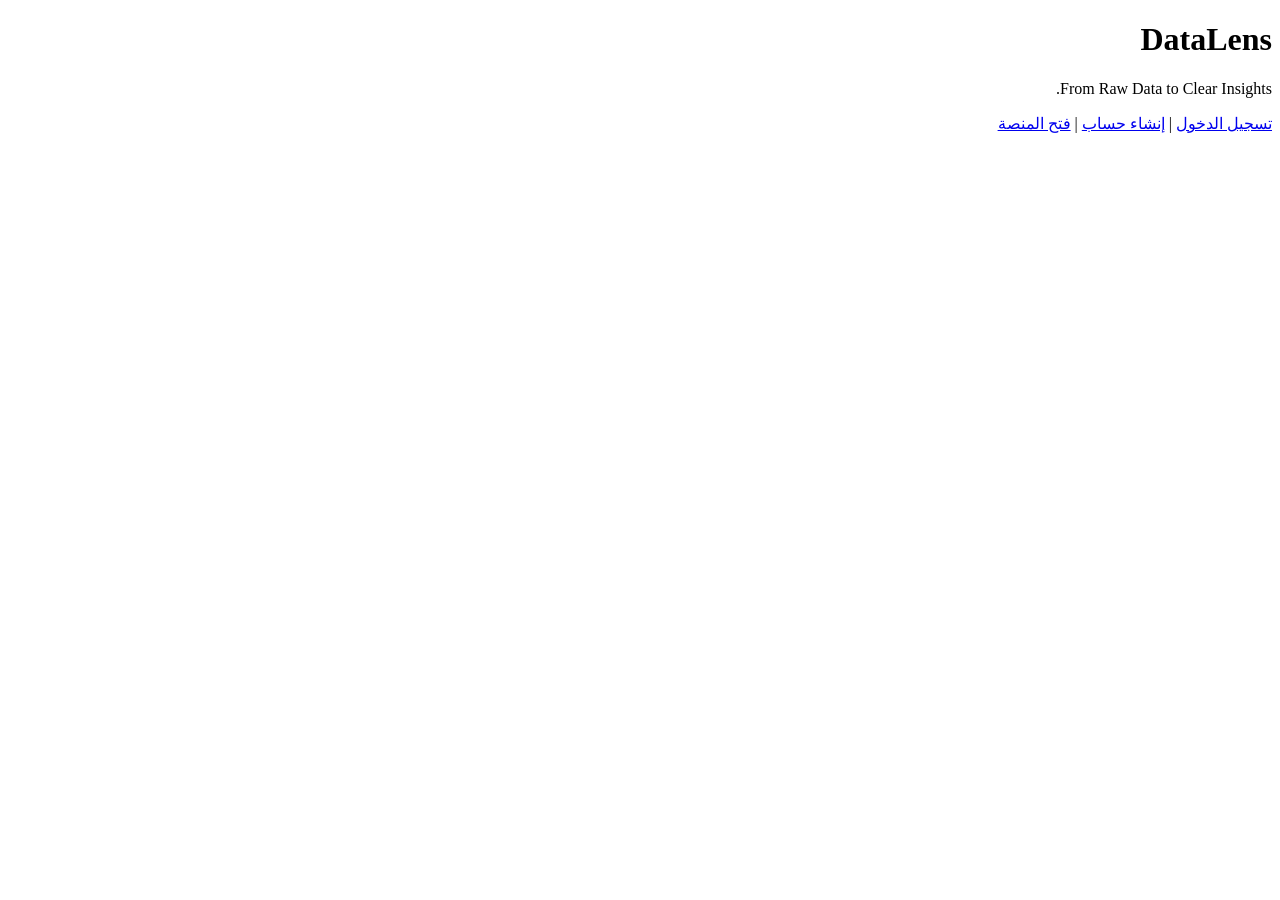
==== index.html @ aa925f2c "Add files via upload" ====
<!doctype html>
<html lang="ar" dir="rtl">
<head><meta charset="utf-8"><meta name="viewport" content="width=device-width,initial-scale=1"><title>DataLens</title></head>
<body>
  <main>
    <h1>DataLens</h1>
    <p>From Raw Data to Clear Insights.</p>
    <p><a href="login.html">تسجيل الدخول</a> | <a href="register.html">إنشاء حساب</a> | <a href="overview.html">فتح المنصة</a></p>
  </main>
</body>
</html>
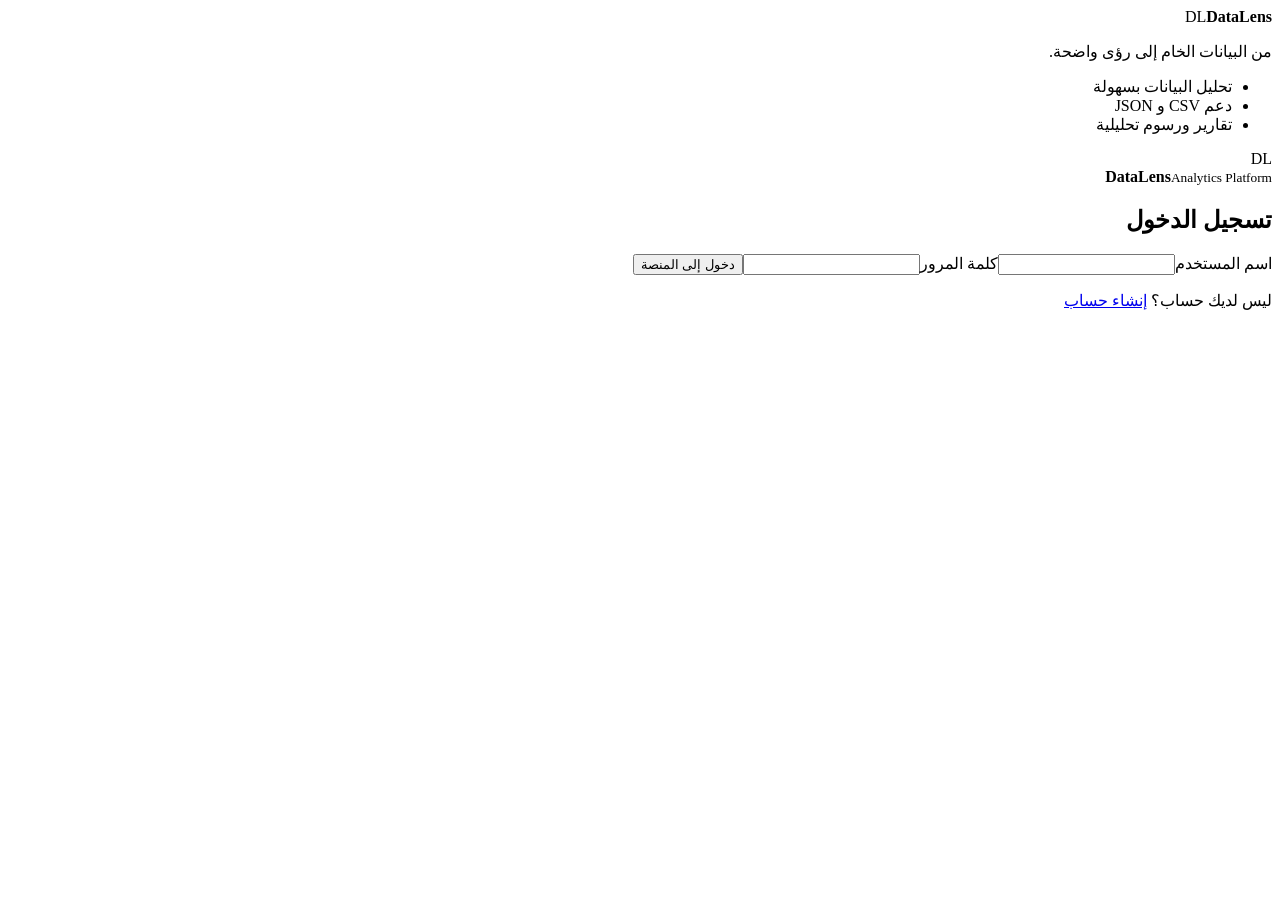
==== commit 0eac229b: "Add files via upload" ====
--- a/index.html
+++ b/index.html
@@ -1,11 +1 @@
-<!doctype html>
-<html lang="ar" dir="rtl">
-<head><meta charset="utf-8"><meta name="viewport" content="width=device-width,initial-scale=1"><title>DataLens</title></head>
-<body>
-  <main>
-    <h1>DataLens</h1>
-    <p>From Raw Data to Clear Insights.</p>
-    <p><a href="login.html">تسجيل الدخول</a> | <a href="register.html">إنشاء حساب</a> | <a href="overview.html">فتح المنصة</a></p>
-  </main>
-</body>
-</html>+<!doctype html><html lang="ar" dir="rtl"><head><meta charset="utf-8"><meta name="viewport" content="width=device-width,initial-scale=1"><meta http-equiv="refresh" content="0; url=login.html"><title>DataLens</title><link rel="stylesheet" href="css/style.css"></head><body><p><a href="login.html">فتح DataLens</a></p></body></html>
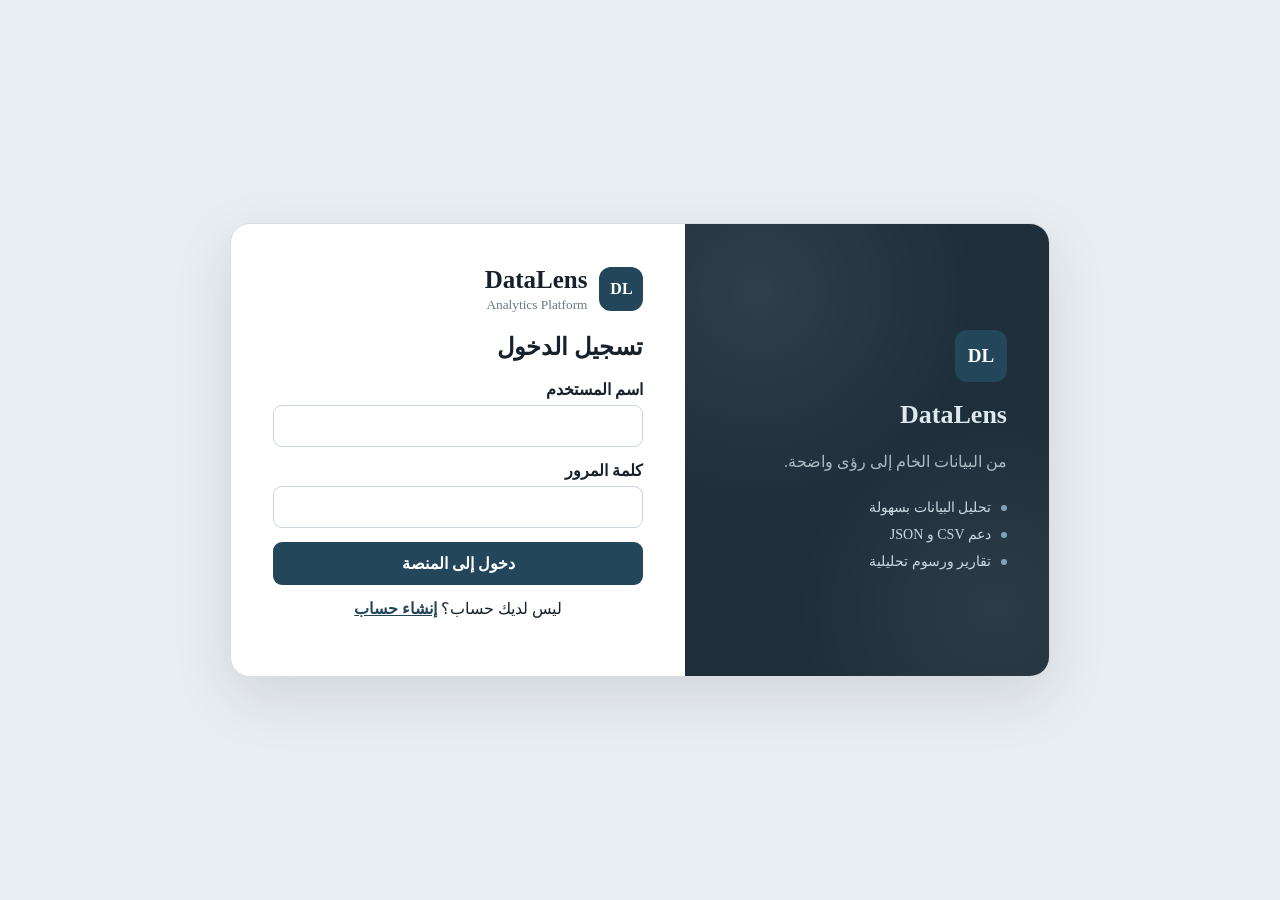
==== commit 1fc58c0d: "Fix stylesheet link in index.html" ====
--- a/index.html
+++ b/index.html
@@ -1 +1 @@
-<!doctype html><html lang="ar" dir="rtl"><head><meta charset="utf-8"><meta name="viewport" content="width=device-width,initial-scale=1"><meta http-equiv="refresh" content="0; url=login.html"><title>DataLens</title><link rel="stylesheet" href="css/style.css"></head><body><p><a href="login.html">فتح DataLens</a></p></body></html>+<!doctype html><html lang="ar" dir="rtl"><head><meta charset="utf-8"><meta name="viewport" content="width=device-width,initial-scale=1"><meta http-equiv="refresh" content="0; url=login.html"><title>DataLens</title><link rel="stylesheet" href="style.css"></head><body><p><a href="login.html">فتح DataLens</a></p></body></html>
--- a/style.css
+++ b/style.css
@@ -0,0 +1,511 @@
+/* ============================================================
+   1) إعادة الضبط الأساسية (Reset & Base)
+   ============================================================ */
+*{
+  box-sizing:border-box
+}
+html,body{
+  margin:0;
+  min-height:100%;
+  font-family:"Times New Roman",serif;
+  background:#f4f6f8;
+  color:#17212b;
+  overflow-x:hidden
+}
+button,input,select,textarea{
+  font:inherit
+}
+button{
+  cursor:pointer;
+  border:0
+}
+.hidden{
+  display:none!important
+}
+
+/* ============================================================
+   2) صفحة تسجيل الدخول / إنشاء الحساب (Auth Page)
+   بطاقة مقسومة إلى لوحتين: هوية بصرية يمين + نموذج يسار
+   (على الموبايل تتحول إلى عمود واحد)
+   ============================================================ */
+.auth-page{
+  min-height:100vh;
+  display:grid;
+  place-items:center;
+  padding:clamp(14px,4vw,32px);
+  background:#e9eef2
+}
+.auth-card{
+  width:min(820px,100%);
+  display:grid;
+  grid-template-columns:1fr 1.25fr;
+  background:#fff;
+  border:1px solid #d8dee4;
+  border-radius:20px;
+  overflow:hidden;
+  box-shadow:0 20px 60px #17212b1f
+}
+
+/* اللوحة اليمنى/اليسرى: الهوية البصرية والوصف */
+.auth-visual{
+  background:#1e2f3b;
+  color:#dfe8ed;
+  padding:clamp(24px,4vw,42px);
+  display:flex;
+  flex-direction:column;
+  justify-content:center;
+  gap:18px;
+  position:relative
+}
+.auth-visual:before{
+  content:"";
+  position:absolute;
+  inset:0;
+  background:
+    radial-gradient(circle at 20% 15%,#ffffff14,transparent 45%),
+    radial-gradient(circle at 85% 85%,#ffffff10,transparent 40%)
+}
+.auth-visual .logo{
+  width:52px;
+  height:52px;
+  font-size:19px
+}
+.auth-visual b{
+  display:block;
+  font-size:clamp(21px,3vw,26px);
+  position:relative
+}
+.auth-visual p{
+  color:#aebac2;
+  line-height:1.7;
+  margin:0;
+  position:relative
+}
+.auth-visual ul{
+  margin:6px 0 0;
+  padding:0;
+  list-style:none;
+  display:grid;
+  gap:10px;
+  position:relative
+}
+.auth-visual li{
+  display:flex;
+  align-items:center;
+  gap:10px;
+  color:#cbd8df;
+  font-size:14px
+}
+.auth-visual li:before{
+  content:"";
+  width:6px;
+  height:6px;
+  border-radius:50%;
+  background:#7fa3b8;
+  flex-shrink:0
+}
+
+/* لوحة النموذج */
+.auth-form-panel{
+  padding:clamp(24px,4vw,42px);
+  display:flex;
+  flex-direction:column;
+  min-width:0
+}
+.auth-toolbar{
+  display:flex;
+  justify-content:flex-end;
+  gap:8px;
+  margin-bottom:22px
+}
+.auth-toolbar button{
+  padding:7px 12px;
+  font-size:13px
+}
+.brand{display:flex;
+       align-items:center;
+       gap:12px
+      }
+.brand b{
+  display:block;
+  font-size:clamp(20px,3vw,25px)
+}
+.brand small{
+  display:block;
+  color:#6c7883;
+  margin-top:3px
+}
+.logo{
+  width:44px;
+  height:44px;
+  border-radius:12px;
+  background:#24465b;
+  color:#fff;
+  display:grid;
+  place-items:center;
+  font-weight:bold;
+  flex-shrink:0
+}
+.auth-tabs{
+  display:flex;
+  margin:6px 0 20px;
+  border-bottom:1px solid #ddd
+}
+.auth-tabs button{
+  background:none;
+  padding:12px 18px;
+  color:#68737c
+}
+.auth-tabs button.active{
+  color:#24465b;
+  border-bottom:2px solid #24465b
+}
+
+/* ============================================================
+   3) عناصر النماذج (Forms & Inputs)
+   ============================================================ */
+form{
+  display:grid;
+  gap:14px
+}
+label{
+  display:grid;
+  gap:6px;
+  font-weight:bold
+}
+input,select,textarea{
+  width:100%;
+  padding:11px 12px;
+  border:1px solid #ccd4da;
+  border-radius:9px;
+  background:#fff;
+  color:inherit;
+  outline:none;
+  font-size:16px
+}
+input:focus,select:focus,textarea:focus{
+  border-color:#53758a;
+  box-shadow:0 0 0 3px #53758a18
+}
+.primary{
+  background:#24465b;
+  color:#fff;
+  padding:12px;
+  border-radius:9px;
+  font-weight:bold
+}
+.muted{
+  color:#71808a;
+  font-size:14px
+}
+
+/* ============================================================
+   4) الهيكل العام للتطبيق (App Shell: Sidebar + Main)
+   ============================================================ */
+.shell{
+  min-height:100vh;
+  display:flex
+}
+.sidebar{
+  width:245px;
+  max-width:80vw;
+  background:#1e2f3b;
+  color:#dfe8ed;
+  padding:20px 14px;
+  position:fixed;
+  inset:0 0 0 auto;
+  z-index:20;
+  overflow:auto
+}
+.sidebar .brand{
+  margin:0 8px 25px
+}
+.sidebar .brand small{
+  color:#9fb0ba
+}
+.sidebar nav{
+  display:grid;
+  gap:4px
+}
+.sidebar nav button,.sidebar .ghost{
+  background:transparent;
+  color:#cbd8df;
+  text-align:left;
+  padding:11px 12px;
+  border-radius:8px;
+  width:100%
+}
+.sidebar nav button.active,
+.sidebar nav button:hover{
+  background:#2d4656;
+  color:#ffffff
+}
+.sidebar .danger{
+  margin-top:20px
+}
+.main{
+  margin-right:245px;
+  width:calc(100% - 245px);
+  min-width:0
+}
+
+/* ============================================================
+   5) الترويسة العلوية (Header)
+   ============================================================ */
+header{
+  height:76px;
+  background:#fff;
+  border-bottom:1px solid #dce2e6;
+  display:flex;
+  align-items:center;
+  gap:16px;
+  padding:12px 22px;
+  position:sticky;
+  top:0;
+  z-index:10
+}
+header>div:first-of-type{flex:1;min-width:0}
+header strong{
+  display:block;
+  font-size:clamp(17px,2.2vw,21px);
+  white-space:nowrap;
+  overflow:hidden;
+  text-overflow:ellipsis
+}
+header small{
+  color:#73808a
+}
+.header-actions{
+  display:flex;
+  align-items:center;
+  gap:7px;
+  flex-shrink:0
+}
+.ghost{
+  background:#eef2f4;
+  color:#304553;
+  padding:9px 11px;
+  border-radius:8px
+}
+.upload-mini{
+  background:#24465b;
+  color:#fff;
+  padding:9px 12px;
+  border-radius:8px;
+  cursor:pointer
+}
+.upload-mini input{
+  display:none
+}
+.icon{
+  display:none;
+  background:transparent;
+  font-size:22px
+}
+
+/* ============================================================
+   6) منطقة المحتوى الرئيسية (Content & Hero)
+   ============================================================ */
+.content{
+  padding:clamp(14px,3vw,24px);
+  max-width:1500px;
+  margin:auto
+}
+.hero{
+  background:#fff;
+  border:1px solid #dce2e6;
+  border-radius:16px;
+  padding:clamp(16px,3vw,24px);
+  margin-bottom:18px
+}
+.hero h1{
+  margin:0 0 7px;
+  font-size:clamp(22px,4vw,30px)
+}
+
+/* ============================================================
+   7) الشبكة والبطاقات والمقاييس (Grid, Cards & Metrics)
+   ============================================================ */
+.grid{display:grid;grid-template-columns:repeat(auto-fit,minmax(200px,1fr));gap:14px}
+.card{background:#fff;border:1px solid #dce2e6;border-radius:14px;padding:18px;box-shadow:0 5px 18px #18273308;min-width:0}
+.metric .value{font-size:clamp(22px,3vw,28px);font-weight:bold;margin-top:8px}
+.metric .label{color:#6c7983}
+.section-title{display:flex;align-items:center;justify-content:space-between;gap:8px;flex-wrap:wrap;margin:20px 0 10px}
+.section-title h2{margin:0;font-size:20px}
+
+/* ============================================================
+   8) الجداول والشارات (Tables & Badges)
+   ============================================================ */
+.table-wrap{overflow-x:auto;-webkit-overflow-scrolling:touch;border:1px solid #dce2e6;border-radius:12px;background:#fff}
+.data-table,.corr-table{width:100%;border-collapse:collapse;min-width:680px}
+.data-table th,.data-table td,.corr-table th,.corr-table td{padding:10px 12px;border-bottom:1px solid #e7ebee;text-align:right}
+.data-table th,.corr-table th{background:#f1f4f6}
+.badge{display:inline-block;padding:4px 8px;border-radius:999px;font-size:13px}
+.good{background:#dcefe4;color:#21633c}
+.warn{background:#fff0cc;color:#815b08}
+.bad{background:#f8dddd;color:#8b3030}
+
+/* ============================================================
+   9) عناصر متفرقة: أزرار، حلقة الجودة، الرسوم، الصندوق (Misc Components)
+   ============================================================ */
+.actions{display:flex;gap:8px;flex-wrap:wrap}
+.quality-ring{width:150px;height:150px;max-width:100%;border-radius:50%;display:grid;place-items:center;background:conic-gradient(#3d7658 var(--score),#e4e9ec 0);position:relative}
+.quality-ring:after{content:"";position:absolute;width:112px;height:112px;background:#fff;border-radius:50%}
+.quality-ring strong{position:relative;z-index:1;font-size:30px}
+.chart-card{min-height:340px}
+.chart-box{height:290px;position:relative;max-width:100%}
+.chart-box.large{height:380px}
+.two{display:grid;grid-template-columns:1fr 1fr;gap:16px}
+.three{display:grid;grid-template-columns:repeat(3,1fr);gap:14px}
+.form-grid{display:grid;grid-template-columns:repeat(3,1fr);gap:12px}
+.insight{border-left:4px solid #53758a;padding:14px;background:#f8fafb;border-radius:8px;margin-bottom:9px}
+.rtl .insight{border-left:0;border-right:4px solid #53758a}
+.heatmap td{min-width:70px;text-align:center}
+.contact-card{max-width:700px}
+.danger{background:#f8dddd;color:#8b3030;padding:9px 11px;border-radius:8px}
+.data-table td.actions{display:flex;gap:6px;flex-wrap:wrap;border-bottom:1px solid #e7ebee}
+.toast{position:fixed;right:20px;bottom:20px;left:20px;margin:auto;max-width:320px;background:#233b4b;color:#fff;padding:12px 16px;border-radius:9px;transform:translateY(100px);opacity:0;transition:.25s;z-index:100}
+.toast.show{transform:none;opacity:1}
+.print-only{display:none}
+img,svg,video,canvas{max-width:100%;height:auto}
+
+/* ============================================================
+   10) الوضع الداكن (Dark Mode)
+   ============================================================ */
+.dark{background:#12191f;color:#e7edf1}
+.dark .auth-page{background:#10171c}
+.dark .auth-card,.dark .hero,.dark .card,.dark .table-wrap,.dark header{background:#19232b;border-color:#2b3a43}
+.dark .auth-visual{background:#101820}
+.dark input,.dark select,.dark textarea{background:#121a20;color:#e7edf1;border-color:#354650}
+.dark .data-table th,.dark .corr-table th{background:#22313b}
+.dark .data-table td,.dark .corr-table td{border-color:#293840}
+.dark .danger{background:#3a2323;color:#f3a9a9}
+.dark .muted,.dark header small,.dark .metric .label{color:#9daab2}
+.dark .ghost{background:#24343f;color:#dce6eb}
+.dark .insight{background:#202d35}
+.dark .quality-ring:after{background:#19232b}
+.dark .sidebar{background:#0f1a21}
+.dark .auth-tabs{border-color:#33424b}
+.dark .auth-tabs button{color:#aebbc3}
+.dark .content{color:#e7edf1}
+
+/* ============================================================
+   11) الاستجابة للشاشات المختلفة (Responsive Breakpoints)
+   شاشات كبيرة جدًا / ديسكتوب واسع / لابتوب / تابلت أفقي / تابلت وموبايل كبير / موبايل صغير
+   ============================================================ */
+
+/* شاشات واسعة جدًا (ديسكتوب كبير / TV) — يمنع تمدد المحتوى بشكل مبالغ فيه */
+@media(min-width:1600px){
+  .content{max-width:1700px}
+}
+
+/* لابتوب صغير وتابلت أفقي */
+@media(max-width:1050px){.grid{grid-template-columns:repeat(2,1fr)}
+                         .two{grid-template-columns:1fr}
+                         .form-grid,.three{grid-template-columns:1fr 1fr}
+                         .header-actions{gap:4px}
+                         .header-actions .ghost:nth-last-child(1){display:none}}
+
+/* تابلت (عمودي) — نطاق وسيط بين اللابتوب والموبايل */
+@media(max-width:900px){
+  .sidebar{width:210px}
+  .main{margin-right:210px;width:calc(100% - 210px)}
+  .form-grid,.three{grid-template-columns:1fr}
+  .hero h1{font-size:clamp(20px,3.5vw,26px)}
+}
+
+/* موبايل وتابلت صغير */
+@media(max-width:760px){.sidebar{transform:translateX(110%);right:0;left:auto;width:260px;transition:.25s}
+                        .sidebar.open{transform:none}
+                        .main{margin:0;width:100%}
+                        .icon{display:block}
+                        .header-actions{margin-left:auto}
+                        .header-actions .upload-mini,.header-actions #sampleBtn{display:none}
+                        .content{padding:14px}
+                        .grid,.form-grid,.three{grid-template-columns:1fr}
+                        header{padding:10px 14px}
+                        .hero h1{font-size:24px}
+                        .quality-ring{margin:auto}
+                        .sidebar nav button{text-align:right}
+                        .sidebar .ghost{text-align:right}}
+
+/* بطاقة تسجيل الدخول تترص عمود واحد على الموبايل */
+@media(max-width:640px){
+  .auth-card{grid-template-columns:1fr}
+  .auth-visual{padding:26px;gap:12px}
+  .auth-visual ul{display:none}
+}
+
+/* موبايل صغير جدًا (أقل من 380px) */
+@media(max-width:380px){
+  .header-actions .ghost{padding:8px}
+  .hero{padding:14px}
+  .card{padding:12px}
+}
+
+/* أجهزة اللمس — تكبير مساحة الأزرار لسهولة الضغط بالإصبع */
+@media(hover:none) and (pointer:coarse){
+  .sidebar nav button,.ghost,.upload-mini,.primary,.auth-tabs button{
+    min-height:44px
+  }
+}
+
+/* ============================================================
+   12) وضع الطباعة (Print Mode)
+   ============================================================ */
+@media print{.sidebar,header{display:none!important}
+             .main{margin:0;width:100%}
+             .content{padding:0}
+             .print-only{display:block}
+             .no-print{display:none!important}
+             .card,.hero{box-shadow:none;border:1px solid #bbb}}
+
+/* ============================================================
+   13) تعديلات اتجاه اليسار لليمين LTR
+   نفس ترتيب ظهور العناصر المقابلة لها في الأقسام أعلاه:
+   الشريط الجانبي (4) ثم الرئيسي (4) ثم أزرار التنقل (4)
+   ثم الجداول (8) ثم صندوق الملاحظة insight (9) ثم الاستجابة (11)
+   ============================================================ */
+[dir=ltr] .sidebar{left:0;right:auto}
+[dir=ltr] .main{margin-left:245px;margin-right:0}
+[dir=ltr] .sidebar nav button{text-align:left}
+[dir=ltr] .data-table th,[dir=ltr] .data-table td,
+[dir=ltr] .corr-table th,[dir=ltr] .corr-table td{text-align:left}
+[dir=ltr] .insight{border-left:4px solid #53758a;border-right:0}
+@media(max-width:900px){
+  [dir=ltr] .main{margin-left:210px;margin-right:0}
+}
+@media(max-width:760px){[dir=ltr] .main{margin:0}
+                        [dir=ltr] .sidebar{left:0;right:auto;transform:translateX(-110%)}
+                        [dir=ltr] .sidebar.open{transform:none}}
+
+
+/* Stage 2: static multi-page HTML navigation */
+.sidebar nav a{
+  display:block;
+  width:100%;
+  text-decoration:none;
+  color:inherit;
+  padding:10px 12px;
+  border-radius:9px;
+  margin:3px 0;
+}
+.sidebar nav a:hover,.sidebar nav a.active{
+  background:#dfe8ed;
+  color:#24465b;
+}
+.dark .sidebar nav a:hover,.dark .sidebar nav a.active{
+  background:#243743;
+  color:#fff;
+}
+.static-placeholder{
+  min-height:180px;
+  display:grid;
+  place-items:center;
+  text-align:center;
+}
+.auth-switch{
+  margin-top:14px;
+  text-align:center;
+}
+.auth-switch a{color:#24465b;font-weight:bold}
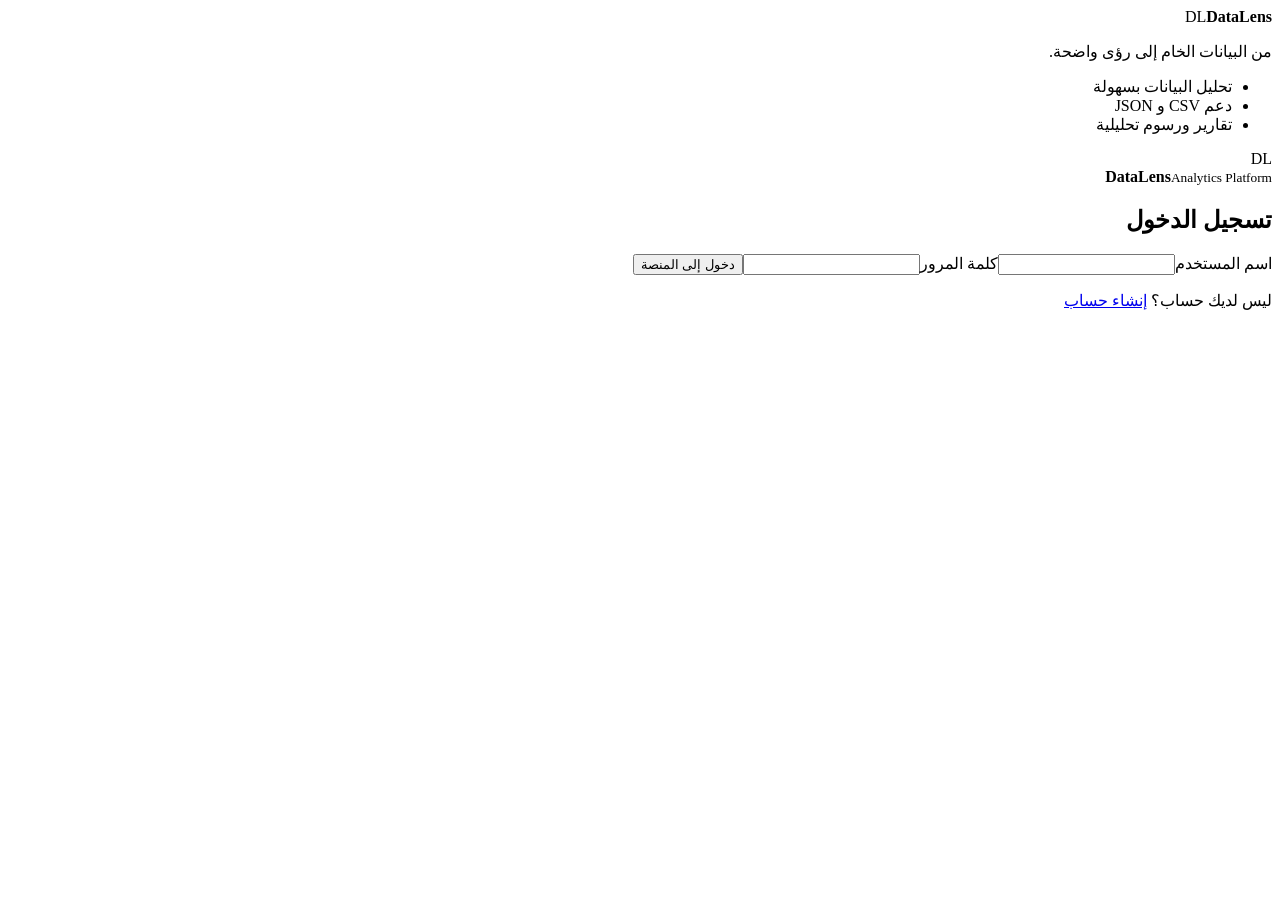
==== commit 974aaafd: "Add files via upload" ====
--- a/index.html
+++ b/index.html
@@ -1 +1 @@
-<!doctype html><html lang="ar" dir="rtl"><head><meta charset="utf-8"><meta name="viewport" content="width=device-width,initial-scale=1"><meta http-equiv="refresh" content="0; url=login.html"><title>DataLens</title><link rel="stylesheet" href="style.css"></head><body><p><a href="login.html">فتح DataLens</a></p></body></html>
+<!doctype html><html lang="ar" dir="rtl"><head><meta charset="utf-8"><meta name="viewport" content="width=device-width,initial-scale=1"><meta http-equiv="refresh" content="0; url=login.html"><title>DataLens</title><link rel="stylesheet" href="css/style.css"></head><body><p><a href="login.html">فتح DataLens</a></p></body></html>
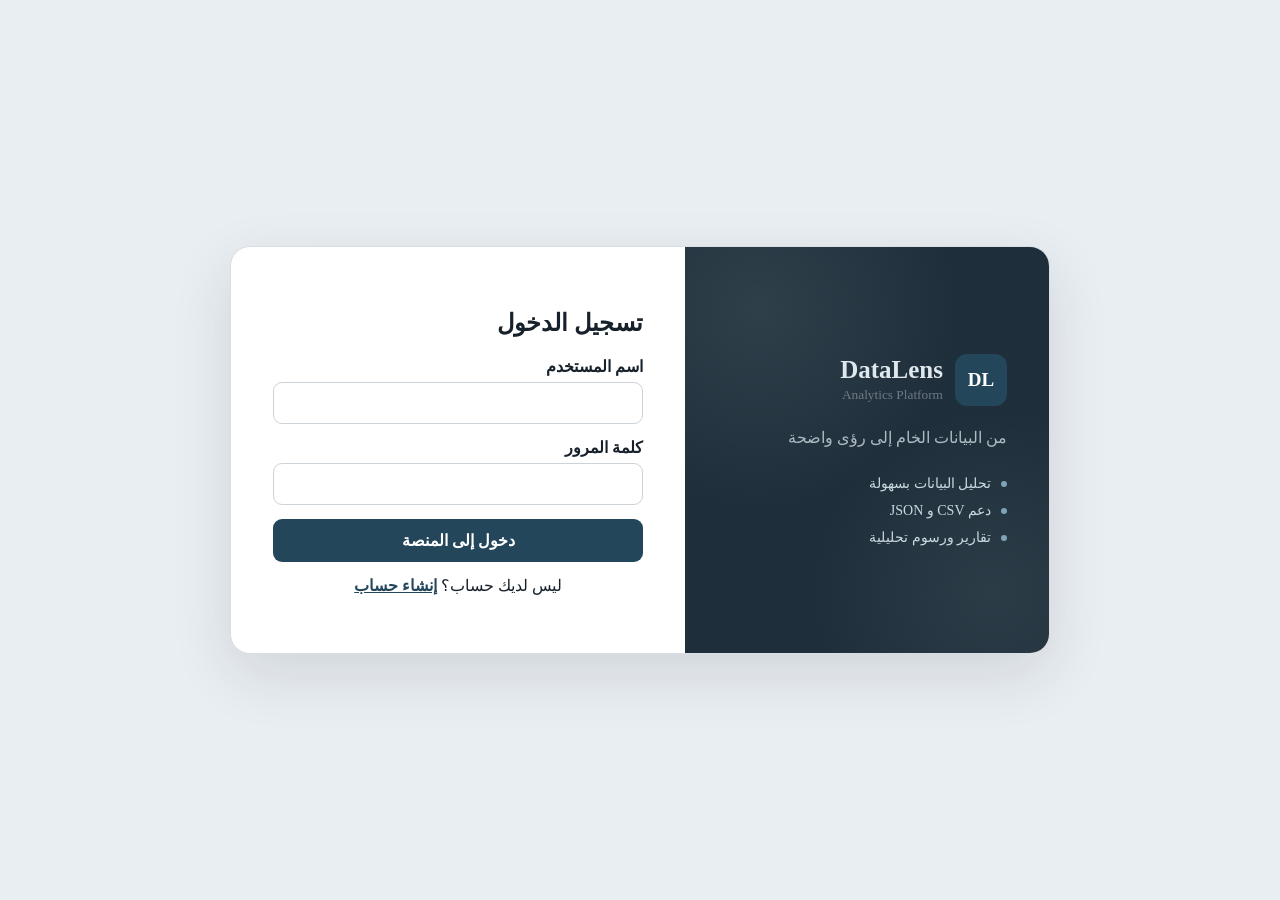
==== commit c88a644e: "Add script tag for external JavaScript file Added a script tag to include script.js in the HTML." ====
--- a/index.html
+++ b/index.html
@@ -1 +1,16 @@
-<!doctype html><html lang="ar" dir="rtl"><head><meta charset="utf-8"><meta name="viewport" content="width=device-width,initial-scale=1"><meta http-equiv="refresh" content="0; url=login.html"><title>DataLens</title><link rel="stylesheet" href="css/style.css"></head><body><p><a href="login.html">فتح DataLens</a></p></body></html>+<!doctype html>
+<html lang="ar" dir="rtl">
+  <head>
+    <meta charset="utf-8">
+    <meta name="viewport" content="width=device-width,initial-scale=1">
+    <meta http-equiv="refresh" content="0; url=login.html">
+    <title>DataLens</title>
+    <link rel="stylesheet" href="css/style.css">
+  </head>
+  <body>
+    <p>
+      <a href="login.html">فتح DataLens</a>
+    </p>
+    <script src="js/script.js"></script>
+  </body>
+</html>
--- a/css/style.css
+++ b/css/style.css
@@ -0,0 +1,511 @@
+/* ============================================================
+   1) إعادة الضبط الأساسية (Reset & Base)
+   ============================================================ */
+*{
+  box-sizing:border-box
+}
+html,body{
+  margin:0;
+  min-height:100%;
+  font-family:"Times New Roman",serif;
+  background:#f4f6f8;
+  color:#17212b;
+  overflow-x:hidden
+}
+button,input,select,textarea{
+  font:inherit
+}
+button{
+  cursor:pointer;
+  border:0
+}
+.hidden{
+  display:none!important
+}
+
+/* ============================================================
+   2) صفحة تسجيل الدخول / إنشاء الحساب (Auth Page)
+   بطاقة مقسومة إلى لوحتين: هوية بصرية يمين + نموذج يسار
+   (على الموبايل تتحول إلى عمود واحد)
+   ============================================================ */
+.auth-page{
+  min-height:100vh;
+  display:grid;
+  place-items:center;
+  padding:clamp(14px,4vw,32px);
+  background:#e9eef2
+}
+.auth-card{
+  width:min(820px,100%);
+  display:grid;
+  grid-template-columns:1fr 1.25fr;
+  background:#fff;
+  border:1px solid #d8dee4;
+  border-radius:20px;
+  overflow:hidden;
+  box-shadow:0 20px 60px #17212b1f
+}
+
+/* اللوحة اليمنى/اليسرى: الهوية البصرية والوصف */
+.auth-visual{
+  background:#1e2f3b;
+  color:#dfe8ed;
+  padding:clamp(24px,4vw,42px);
+  display:flex;
+  flex-direction:column;
+  justify-content:center;
+  gap:18px;
+  position:relative
+}
+.auth-visual:before{
+  content:"";
+  position:absolute;
+  inset:0;
+  background:
+    radial-gradient(circle at 20% 15%,#ffffff14,transparent 45%),
+    radial-gradient(circle at 85% 85%,#ffffff10,transparent 40%)
+}
+.auth-visual .logo{
+  width:52px;
+  height:52px;
+  font-size:19px
+}
+.auth-visual b{
+  display:block;
+  font-size:clamp(21px,3vw,26px);
+  position:relative
+}
+.auth-visual p{
+  color:#aebac2;
+  line-height:1.7;
+  margin:0;
+  position:relative
+}
+.auth-visual ul{
+  margin:6px 0 0;
+  padding:0;
+  list-style:none;
+  display:grid;
+  gap:10px;
+  position:relative
+}
+.auth-visual li{
+  display:flex;
+  align-items:center;
+  gap:10px;
+  color:#cbd8df;
+  font-size:14px
+}
+.auth-visual li:before{
+  content:"";
+  width:6px;
+  height:6px;
+  border-radius:50%;
+  background:#7fa3b8;
+  flex-shrink:0
+}
+
+/* لوحة النموذج */
+.auth-form-panel{
+  padding:clamp(24px,4vw,42px);
+  display:flex;
+  flex-direction:column;
+  min-width:0
+}
+.auth-toolbar{
+  display:flex;
+  justify-content:flex-end;
+  gap:8px;
+  margin-bottom:22px
+}
+.auth-toolbar button{
+  padding:7px 12px;
+  font-size:13px
+}
+.brand{display:flex;
+       align-items:center;
+       gap:12px
+      }
+.brand b{
+  display:block;
+  font-size:clamp(20px,3vw,25px)
+}
+.brand small{
+  display:block;
+  color:#6c7883;
+  margin-top:3px
+}
+.logo{
+  width:44px;
+  height:44px;
+  border-radius:12px;
+  background:#24465b;
+  color:#fff;
+  display:grid;
+  place-items:center;
+  font-weight:bold;
+  flex-shrink:0
+}
+.auth-tabs{
+  display:flex;
+  margin:6px 0 20px;
+  border-bottom:1px solid #ddd
+}
+.auth-tabs button{
+  background:none;
+  padding:12px 18px;
+  color:#68737c
+}
+.auth-tabs button.active{
+  color:#24465b;
+  border-bottom:2px solid #24465b
+}
+
+/* ============================================================
+   3) عناصر النماذج (Forms & Inputs)
+   ============================================================ */
+form{
+  display:grid;
+  gap:14px
+}
+label{
+  display:grid;
+  gap:6px;
+  font-weight:bold
+}
+input,select,textarea{
+  width:100%;
+  padding:11px 12px;
+  border:1px solid #ccd4da;
+  border-radius:9px;
+  background:#fff;
+  color:inherit;
+  outline:none;
+  font-size:16px
+}
+input:focus,select:focus,textarea:focus{
+  border-color:#53758a;
+  box-shadow:0 0 0 3px #53758a18
+}
+.primary{
+  background:#24465b;
+  color:#fff;
+  padding:12px;
+  border-radius:9px;
+  font-weight:bold
+}
+.muted{
+  color:#71808a;
+  font-size:14px
+}
+
+/* ============================================================
+   4) الهيكل العام للتطبيق (App Shell: Sidebar + Main)
+   ============================================================ */
+.shell{
+  min-height:100vh;
+  display:flex
+}
+.sidebar{
+  width:245px;
+  max-width:80vw;
+  background:#1e2f3b;
+  color:#dfe8ed;
+  padding:20px 14px;
+  position:fixed;
+  inset:0 0 0 auto;
+  z-index:20;
+  overflow:auto
+}
+.sidebar .brand{
+  margin:0 8px 25px
+}
+.sidebar .brand small{
+  color:#9fb0ba
+}
+.sidebar nav{
+  display:grid;
+  gap:4px
+}
+.sidebar nav button,.sidebar .ghost{
+  background:transparent;
+  color:#cbd8df;
+  text-align:left;
+  padding:11px 12px;
+  border-radius:8px;
+  width:100%
+}
+.sidebar nav button.active,
+.sidebar nav button:hover{
+  background:#2d4656;
+  color:#ffffff
+}
+.sidebar .danger{
+  margin-top:20px
+}
+.main{
+  margin-right:245px;
+  width:calc(100% - 245px);
+  min-width:0
+}
+
+/* ============================================================
+   5) الترويسة العلوية (Header)
+   ============================================================ */
+header{
+  height:76px;
+  background:#fff;
+  border-bottom:1px solid #dce2e6;
+  display:flex;
+  align-items:center;
+  gap:16px;
+  padding:12px 22px;
+  position:sticky;
+  top:0;
+  z-index:10
+}
+header>div:first-of-type{flex:1;min-width:0}
+header strong{
+  display:block;
+  font-size:clamp(17px,2.2vw,21px);
+  white-space:nowrap;
+  overflow:hidden;
+  text-overflow:ellipsis
+}
+header small{
+  color:#73808a
+}
+.header-actions{
+  display:flex;
+  align-items:center;
+  gap:7px;
+  flex-shrink:0
+}
+.ghost{
+  background:#eef2f4;
+  color:#304553;
+  padding:9px 11px;
+  border-radius:8px
+}
+.upload-mini{
+  background:#24465b;
+  color:#fff;
+  padding:9px 12px;
+  border-radius:8px;
+  cursor:pointer
+}
+.upload-mini input{
+  display:none
+}
+.icon{
+  display:none;
+  background:transparent;
+  font-size:22px
+}
+
+/* ============================================================
+   6) منطقة المحتوى الرئيسية (Content & Hero)
+   ============================================================ */
+.content{
+  padding:clamp(14px,3vw,24px);
+  max-width:1500px;
+  margin:auto
+}
+.hero{
+  background:#fff;
+  border:1px solid #dce2e6;
+  border-radius:16px;
+  padding:clamp(16px,3vw,24px);
+  margin-bottom:18px
+}
+.hero h1{
+  margin:0 0 7px;
+  font-size:clamp(22px,4vw,30px)
+}
+
+/* ============================================================
+   7) الشبكة والبطاقات والمقاييس (Grid, Cards & Metrics)
+   ============================================================ */
+.grid{display:grid;grid-template-columns:repeat(auto-fit,minmax(200px,1fr));gap:14px}
+.card{background:#fff;border:1px solid #dce2e6;border-radius:14px;padding:18px;box-shadow:0 5px 18px #18273308;min-width:0}
+.metric .value{font-size:clamp(22px,3vw,28px);font-weight:bold;margin-top:8px}
+.metric .label{color:#6c7983}
+.section-title{display:flex;align-items:center;justify-content:space-between;gap:8px;flex-wrap:wrap;margin:20px 0 10px}
+.section-title h2{margin:0;font-size:20px}
+
+/* ============================================================
+   8) الجداول والشارات (Tables & Badges)
+   ============================================================ */
+.table-wrap{overflow-x:auto;-webkit-overflow-scrolling:touch;border:1px solid #dce2e6;border-radius:12px;background:#fff}
+.data-table,.corr-table{width:100%;border-collapse:collapse;min-width:680px}
+.data-table th,.data-table td,.corr-table th,.corr-table td{padding:10px 12px;border-bottom:1px solid #e7ebee;text-align:right}
+.data-table th,.corr-table th{background:#f1f4f6}
+.badge{display:inline-block;padding:4px 8px;border-radius:999px;font-size:13px}
+.good{background:#dcefe4;color:#21633c}
+.warn{background:#fff0cc;color:#815b08}
+.bad{background:#f8dddd;color:#8b3030}
+
+/* ============================================================
+   9) عناصر متفرقة: أزرار، حلقة الجودة، الرسوم، الصندوق (Misc Components)
+   ============================================================ */
+.actions{display:flex;gap:8px;flex-wrap:wrap}
+.quality-ring{width:150px;height:150px;max-width:100%;border-radius:50%;display:grid;place-items:center;background:conic-gradient(#3d7658 var(--score),#e4e9ec 0);position:relative}
+.quality-ring:after{content:"";position:absolute;width:112px;height:112px;background:#fff;border-radius:50%}
+.quality-ring strong{position:relative;z-index:1;font-size:30px}
+.chart-card{min-height:340px}
+.chart-box{height:290px;position:relative;max-width:100%}
+.chart-box.large{height:380px}
+.two{display:grid;grid-template-columns:1fr 1fr;gap:16px}
+.three{display:grid;grid-template-columns:repeat(3,1fr);gap:14px}
+.form-grid{display:grid;grid-template-columns:repeat(3,1fr);gap:12px}
+.insight{border-left:4px solid #53758a;padding:14px;background:#f8fafb;border-radius:8px;margin-bottom:9px}
+.rtl .insight{border-left:0;border-right:4px solid #53758a}
+.heatmap td{min-width:70px;text-align:center}
+.contact-card{max-width:700px}
+.danger{background:#f8dddd;color:#8b3030;padding:9px 11px;border-radius:8px}
+.data-table td.actions{display:flex;gap:6px;flex-wrap:wrap;border-bottom:1px solid #e7ebee}
+.toast{position:fixed;right:20px;bottom:20px;left:20px;margin:auto;max-width:320px;background:#233b4b;color:#fff;padding:12px 16px;border-radius:9px;transform:translateY(100px);opacity:0;transition:.25s;z-index:100}
+.toast.show{transform:none;opacity:1}
+.print-only{display:none}
+img,svg,video,canvas{max-width:100%;height:auto}
+
+/* ============================================================
+   10) الوضع الداكن (Dark Mode)
+   ============================================================ */
+.dark{background:#12191f;color:#e7edf1}
+.dark .auth-page{background:#10171c}
+.dark .auth-card,.dark .hero,.dark .card,.dark .table-wrap,.dark header{background:#19232b;border-color:#2b3a43}
+.dark .auth-visual{background:#101820}
+.dark input,.dark select,.dark textarea{background:#121a20;color:#e7edf1;border-color:#354650}
+.dark .data-table th,.dark .corr-table th{background:#22313b}
+.dark .data-table td,.dark .corr-table td{border-color:#293840}
+.dark .danger{background:#3a2323;color:#f3a9a9}
+.dark .muted,.dark header small,.dark .metric .label{color:#9daab2}
+.dark .ghost{background:#24343f;color:#dce6eb}
+.dark .insight{background:#202d35}
+.dark .quality-ring:after{background:#19232b}
+.dark .sidebar{background:#0f1a21}
+.dark .auth-tabs{border-color:#33424b}
+.dark .auth-tabs button{color:#aebbc3}
+.dark .content{color:#e7edf1}
+
+/* ============================================================
+   11) الاستجابة للشاشات المختلفة (Responsive Breakpoints)
+   شاشات كبيرة جدًا / ديسكتوب واسع / لابتوب / تابلت أفقي / تابلت وموبايل كبير / موبايل صغير
+   ============================================================ */
+
+/* شاشات واسعة جدًا (ديسكتوب كبير / TV) — يمنع تمدد المحتوى بشكل مبالغ فيه */
+@media(min-width:1600px){
+  .content{max-width:1700px}
+}
+
+/* لابتوب صغير وتابلت أفقي */
+@media(max-width:1050px){.grid{grid-template-columns:repeat(2,1fr)}
+                         .two{grid-template-columns:1fr}
+                         .form-grid,.three{grid-template-columns:1fr 1fr}
+                         .header-actions{gap:4px}
+                         .header-actions .ghost:nth-last-child(1){display:none}}
+
+/* تابلت (عمودي) — نطاق وسيط بين اللابتوب والموبايل */
+@media(max-width:900px){
+  .sidebar{width:210px}
+  .main{margin-right:210px;width:calc(100% - 210px)}
+  .form-grid,.three{grid-template-columns:1fr}
+  .hero h1{font-size:clamp(20px,3.5vw,26px)}
+}
+
+/* موبايل وتابلت صغير */
+@media(max-width:760px){.sidebar{transform:translateX(110%);right:0;left:auto;width:260px;transition:.25s}
+                        .sidebar.open{transform:none}
+                        .main{margin:0;width:100%}
+                        .icon{display:block}
+                        .header-actions{margin-left:auto}
+                        .header-actions .upload-mini,.header-actions #sampleBtn{display:none}
+                        .content{padding:14px}
+                        .grid,.form-grid,.three{grid-template-columns:1fr}
+                        header{padding:10px 14px}
+                        .hero h1{font-size:24px}
+                        .quality-ring{margin:auto}
+                        .sidebar nav button{text-align:right}
+                        .sidebar .ghost{text-align:right}}
+
+/* بطاقة تسجيل الدخول تترص عمود واحد على الموبايل */
+@media(max-width:640px){
+  .auth-card{grid-template-columns:1fr}
+  .auth-visual{padding:26px;gap:12px}
+  .auth-visual ul{display:none}
+}
+
+/* موبايل صغير جدًا (أقل من 380px) */
+@media(max-width:380px){
+  .header-actions .ghost{padding:8px}
+  .hero{padding:14px}
+  .card{padding:12px}
+}
+
+/* أجهزة اللمس — تكبير مساحة الأزرار لسهولة الضغط بالإصبع */
+@media(hover:none) and (pointer:coarse){
+  .sidebar nav button,.ghost,.upload-mini,.primary,.auth-tabs button{
+    min-height:44px
+  }
+}
+
+/* ============================================================
+   12) وضع الطباعة (Print Mode)
+   ============================================================ */
+@media print{.sidebar,header{display:none!important}
+             .main{margin:0;width:100%}
+             .content{padding:0}
+             .print-only{display:block}
+             .no-print{display:none!important}
+             .card,.hero{box-shadow:none;border:1px solid #bbb}}
+
+/* ============================================================
+   13) تعديلات اتجاه اليسار لليمين LTR
+   نفس ترتيب ظهور العناصر المقابلة لها في الأقسام أعلاه:
+   الشريط الجانبي (4) ثم الرئيسي (4) ثم أزرار التنقل (4)
+   ثم الجداول (8) ثم صندوق الملاحظة insight (9) ثم الاستجابة (11)
+   ============================================================ */
+[dir=ltr] .sidebar{left:0;right:auto}
+[dir=ltr] .main{margin-left:245px;margin-right:0}
+[dir=ltr] .sidebar nav button{text-align:left}
+[dir=ltr] .data-table th,[dir=ltr] .data-table td,
+[dir=ltr] .corr-table th,[dir=ltr] .corr-table td{text-align:left}
+[dir=ltr] .insight{border-left:4px solid #53758a;border-right:0}
+@media(max-width:900px){
+  [dir=ltr] .main{margin-left:210px;margin-right:0}
+}
+@media(max-width:760px){[dir=ltr] .main{margin:0}
+                        [dir=ltr] .sidebar{left:0;right:auto;transform:translateX(-110%)}
+                        [dir=ltr] .sidebar.open{transform:none}}
+
+
+/* Stage 2: static multi-page HTML navigation */
+.sidebar nav a{
+  display:block;
+  width:100%;
+  text-decoration:none;
+  color:inherit;
+  padding:10px 12px;
+  border-radius:9px;
+  margin:3px 0;
+}
+.sidebar nav a:hover,.sidebar nav a.active{
+  background:#dfe8ed;
+  color:#24465b;
+}
+.dark .sidebar nav a:hover,.dark .sidebar nav a.active{
+  background:#243743;
+  color:#fff;
+}
+.static-placeholder{
+  min-height:180px;
+  display:grid;
+  place-items:center;
+  text-align:center;
+}
+.auth-switch{
+  margin-top:14px;
+  text-align:center;
+}
+.auth-switch a{color:#24465b;font-weight:bold}
